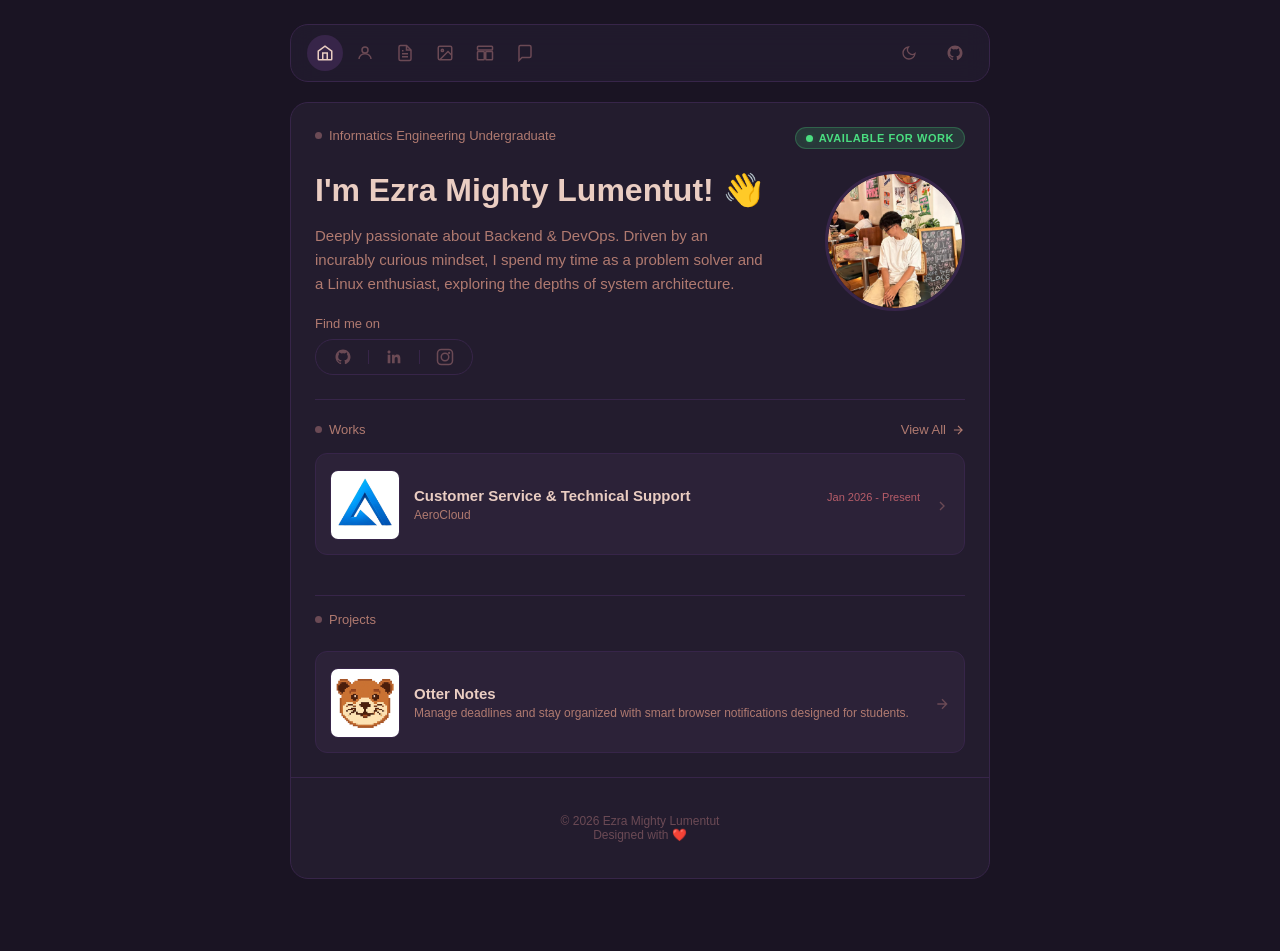
==== public/index.html @ 0c49ce61 "chore: restructure to monorepo and update content" ====
<!DOCTYPE html>
<html lang="en">
<head>
  <meta charset="UTF-8">
  <meta name="viewport" content="width=device-width, initial-scale=1.0">
  <meta name="author" content="Ezra Mighty Lumentut">
  <meta name="description" content="Ezra Mighty Lumentut - Backend & DevOps Enthusiast">
  <title>Ezra Mighty — Home</title>
  
  <link rel="stylesheet" href="../src/css/style.css">
</head>
<body>
    <div id="loader-wrapper">
      <div class="loader"></div>
    </div>
  <nav>
    <div class="nav-left">
      <a class="nav-icon active" href="./index.html" title="Home">
        <svg width="18" height="18" fill="none" stroke="currentColor" stroke-width="2" viewBox="0 0 24 24"><path d="M3 9.5L12 3l9 6.5V20a1 1 0 01-1 1H4a1 1 0 01-1-1V9.5z"/><path d="M9 21V12h6v9"/></svg>
      </a>
      <a class="nav-icon" href="./about.html" title="About">
        <svg width="18" height="18" fill="none" stroke="currentColor" stroke-width="2" viewBox="0 0 24 24"><circle cx="12" cy="8" r="4"/><path d="M4 20c0-4 3.6-7 8-7s8 3 8 7"/></svg>
      </a>
      <a class="nav-icon" href="./blog.html" title="Blog">
        <svg width="18" height="18" fill="none" stroke="currentColor" stroke-width="2" viewBox="0 0 24 24"><path d="M14 2H6a2 2 0 0 0-2 2v16a2 2 0 0 0 2 2h12a2 2 0 0 0 2-2V8z"></path><polyline points="14 2 14 8 20 8"></polyline><line x1="16" y1="13" x2="8" y2="13"></line><line x1="16" y1="17" x2="8" y2="17"></line><polyline points="10 9 9 9 8 9"></polyline></svg>
      </a>
      <a class="nav-icon" href="./gallery.html" title="Gallery">
        <svg width="18" height="18" fill="none" stroke="currentColor" stroke-width="2" viewBox="0 0 24 24"><rect x="3" y="3" width="18" height="18" rx="2" ry="2"></rect><circle cx="8.5" cy="8.5" r="1.5"></circle><polyline points="21 15 16 10 5 21"></polyline></svg>
      </a>
      <a class="nav-icon" href="./resume.html" title="Works">
        <svg width="18" height="18" fill="none" stroke="currentColor" stroke-width="2" viewBox="0 0 24 24"><rect x="2" y="3" width="20" height="5" rx="1"/><rect x="2" y="10" width="9" height="11" rx="1"/><rect x="13" y="10" width="9" height="11" rx="1"/></svg>
      </a>
      <a class="nav-icon" href="./contact.html" title="Contact">
        <svg width="18" height="18" fill="none" stroke="currentColor" stroke-width="2" viewBox="0 0 24 24"><path d="M6 2h12a2 2 0 012 2v12a2 2 0 01-2 2H8l-4 4V4a2 2 0 012-2z"/></svg>
      </a>
    </div>
    <div class="nav-right">
      <button class="theme-btn" id="themeToggle" title="Toggle theme">
        <svg id="themeIcon" width="16" height="16" fill="none" stroke="currentColor" stroke-width="2" viewBox="0 0 24 24"><path d="M21 12.79A9 9 0 1 1 11.21 3 7 7 0 0 0 21 12.79z"></path></svg>
      </button>
      <a href="https://github.com/ezra08mc/" target="_blank" class="nav-icon" title="GitHub">
        <svg width="18" height="18" fill="currentColor" viewBox="0 0 24 24"><path d="M12 2C6.477 2 2 6.477 2 12c0 4.418 2.865 8.166 6.839 9.489.5.092.682-.217.682-.482 0-.237-.008-.866-.013-1.7-2.782.603-3.369-1.34-3.369-1.34-.454-1.156-1.11-1.464-1.11-1.464-.908-.62.069-.608.069-.608 1.003.07 1.531 1.03 1.531 1.03.892 1.529 2.341 1.087 2.91.831.092-.646.35-1.086.636-1.336-2.22-.253-4.555-1.11-4.555-4.943 0-1.091.39-1.984 1.029-2.683-.103-.253-.446-1.27.098-2.647 0 0 .84-.269 2.75 1.025A9.578 9.578 0 0112 6.836c.85.004 1.705.114 2.504.336 1.909-1.294 2.747-1.025 2.747-1.025.546 1.377.203 2.394.1 2.647.64.699 1.028 1.592 1.028 2.683 0 3.842-2.339 4.687-4.566 4.935.359.309.678.919.678 1.852 0 1.336-.012 2.415-.012 2.743 0 .267.18.578.688.48C19.138 20.161 22 16.416 22 12c0-5.523-4.477-10-10-10z"/></svg>
      </a>
    </div>
  </nav>

  <main class="card active">
    
    <header class="hero reveal">
      <div class="hero-top">
        <div class="hero-top-left">
          <div class="dot"></div>
          <div>Informatics Engineering Undergraduate</div>
        </div>
        <div class="hero-top-right">
          <div class="available-badge">
            <div class="dot success"></div>
            <div>Available for work</div>
          </div>
        </div>
      </div>

      <div class="hero-body">
        <div class="hero-text">
          <h1>I'm Ezra Mighty Lumentut! 👋</h1>
          <p>Deeply passionate about Backend & DevOps. Driven by an incurably curious mindset, I spend my time as a problem solver and a Linux enthusiast, exploring the depths of system architecture.</p>
          
          <div class="find-me-section">
            <span class="find-me-text">Find me on</span>
            <div class="social-pill">
              <a href="https://github.com/ezra08mc" target="_blank" title="GitHub">
                <svg width="18" height="18" fill="currentColor" viewBox="0 0 24 24"><path d="M12 2C6.477 2 2 6.477 2 12c0 4.418 2.865 8.166 6.839 9.489.5.092.682-.217.682-.482 0-.237-.008-.866-.013-1.7-2.782.603-3.369-1.34-3.369-1.34-.454-1.156-1.11-1.464-1.11-1.464-.908-.62.069-.608.069-.608 1.003.07 1.531 1.03 1.531 1.03.892 1.529 2.341 1.087 2.91.831.092-.646.35-1.086.636-1.336-2.22-.253-4.555-1.11-4.555-4.943 0-1.091.39-1.984 1.029-2.683-.103-.253-.446-1.27.098-2.647 0 0 .84-.269 2.75 1.025A9.578 9.578 0 0112 6.836c.85.004 1.705.114 2.504.336 1.909-1.294 2.747-1.025 2.747-1.025.546 1.377.203 2.394.1 2.647.64.699 1.028 1.592 1.028 2.683 0 3.842-2.339 4.687-4.566 4.935.359.309.678.919.678 1.852 0 1.336-.012 2.415-.012 2.743 0 .267.18.578.688.48C19.138 20.161 22 16.416 22 12c0-5.523-4.477-10-10-10z"/></svg>
              </a>
              <div class="social-separator"></div>
              <a href="https://www.linkedin.com/in/ezralumentut" target="_blank" title="LinkedIn">
                <svg width="18" height="18" fill="currentColor" viewBox="0 0 24 24"><path d="M20.447 20.452h-3.554v-5.569c0-1.328-.027-3.037-1.852-3.037-1.853 0-2.136 1.445-2.136 2.939v5.667H9.351V9h3.414v1.561h.046c.477-.9 1.637-1.85 3.37-1.85 3.601 0 4.267 2.37 4.267 5.455v6.286zM5.337 7.433c-1.144 0-2.063-.926-2.063-2.065 0-1.138.92-2.063 2.063-2.063 1.14 0 2.064.925 2.064 2.063 0 1.139-.924 2.065-2.064 2.065zm1.782 13.019H3.555V9h3.564v11.452zM22.225 0H1.771C.792 0 .774 0 1.729v20.542C0 23.227.792 24 1.771 24h20.451C23.2 24 24 23.227 24 22.271V1.729C24 .774 23.2 0 22.225 0z"/></svg>
              </a>
              <div class="social-separator"></div>
              <a href="https://www.instagram.com/ezralmntt" target="_blank" title="Instagram">
                <svg width="18" height="18" fill="none" stroke="currentColor" stroke-width="2" viewBox="0 0 24 24"><rect x="2" y="2" width="20" height="20" rx="5"/><circle cx="12" cy="12" r="5"/><circle cx="17.5" cy="6.5" r="1.5" fill="currentColor" stroke="none"/></svg>
              </a>
            </div>
          </div>
        </div>
        <div class="avatar-wrap">
          <img src="./assets/profile-modified.png" alt="Ezra Profile Picture">
        </div>
      </div>
    </header>

    <div class="divider reveal"></div>

    <section class="projects-section">
      <div class="section-header reveal">
        <div class="section-label">
          <div class="dot"></div>
          Works
        </div>
        <a class="view-all" href="./resume.html">
          View All
          <svg width="14" height="14" fill="none" stroke="currentColor" stroke-width="2" viewBox="0 0 24 24"><path d="M5 12h14M12 5l7 7-7 7"/></svg>
        </a>
      </div>
      
      <div class="project-list">
        
        <a class="project-item reveal" href="./resume.html" style="align-items: center;">
          <div class="project-image">
            <img src="./assets/aerocloud.png" alt="AeroCloud" class="main-img">
          </div>
          <div class="project-info">
            <div class="project-header-row">
              <div class="project-name">Customer Service & Technical Support</div>
              <div class="project-date">Jan 2026 - Present</div>
            </div>
            <div class="project-tags">AeroCloud</div>
          </div>
          <div class="chevron"><svg width="16" height="16" fill="none" stroke="currentColor" stroke-width="2" viewBox="0 0 24 24"><path d="M9 18l6-6-6-6"/></svg></div>
        </a>

        <div class="section-divider-wrap reveal">
          <div class="section-divider-line"></div>
          <div class="section-label">
            <div class="dot"></div>
            Projects
          </div>
        </div>

        <a class="project-item reveal" href="https://github.com/ezra08mc/otter-notes/" target="_blank" style="align-items: center;">
          <div class="project-image">
            <img src="./assets/otternotes.png" alt="Otter Notes" class="main-img">
          </div>
          <div class="project-info">
            <div class="project-header-row">
              <div class="project-name">Otter Notes</div>
            </div>
            <div class="project-tags">Manage deadlines and stay organized with smart browser notifications designed for students.</div>
          </div>
          <div class="chevron"><svg width="16" height="16" fill="none" stroke="currentColor" stroke-width="2" viewBox="0 0 24 24"><path d="M5 12h14M12 5l7 7-7 7"/></svg></div>
        </a>
        
      </div>
    </section>
    
    <footer class="card-footer reveal">
      <p>© 2026 Ezra Mighty Lumentut <br> Designed with ❤️</p>
    </footer>

  </main>

  <script src="../src/js/script.js"></script>
</body>
</html>
---- src/css/style.css ----
:root {
  --bg: #1A1423;
  --nav-bg: rgba(35, 28, 46, 0.85);
  --card-bg: #231C2E;
  --card-border: #372549;
  --item-bg: #2C2238;
  --item-hover: #372549;
  --text: #EACDC2;
  --text-muted: #B07A70;
  --text-dim: #6B4A55;
  --accent: #B75D69;
  --accent-bg: rgba(183, 93, 105, 0.15);
  --success: #4ade80;
  --success-bg: rgba(74, 222, 128, 0.15);
  --radius-lg: 18px;
  --radius-md: 12px;
  --radius-sm: 8px;
}

body.light-mode {
  --bg: #F7F5FA;
  --nav-bg: rgba(255, 255, 255, 0.85);
  --card-bg: #FFFFFF;
  --card-border: #E8E3ED;
  --item-bg: #FDFCFD;
  --item-hover: #F3EDF7;
  --text: #2D2438;
  --text-muted: #756B82;
  --text-dim: #9E94AA;
  --accent: #D94A65;
  --accent-bg: rgba(217, 74, 101, 0.15);
  --success: #16a34a;
  --success-bg: rgba(22, 163, 74, 0.15);
}

body {
  background: var(--bg);
  color: var(--text);
  font-family: 'Helvetica', Arial, sans-serif;
  min-height: 100vh;
  display: flex;
  flex-direction: column;
  align-items: center;
  padding: 24px 16px 60px;
  margin: 0;
  box-sizing: border-box;
  transition: background-color 0.4s ease, color 0.4s ease;
}

*, *::before, *::after {
  box-sizing: border-box;
}

nav, .card, footer {
  width: 100%;
  max-width: 560px;
}

nav {
  background: var(--nav-bg);
  border: 1px solid var(--card-border);
  border-radius: var(--radius-lg);
  display: flex;
  align-items: center;
  justify-content: space-between;
  padding: 10px 16px;
  margin-bottom: 20px;
  position: sticky;
  top: 16px;
  z-index: 100;
  backdrop-filter: blur(12px);
  -webkit-backdrop-filter: blur(12px);
  transition: background-color 0.4s ease, border-color 0.4s ease;
}

.nav-left { display: flex; align-items: center; gap: 4px; flex-wrap: wrap; }
.nav-right { display: flex; align-items: center; gap: 10px; }

.nav-icon, .theme-btn {
  width: 36px; height: 36px;
  border-radius: 50%;
  display: flex; align-items: center; justify-content: center;
  cursor: pointer; background: transparent; border: none;
  color: var(--text-dim); transition: background 0.15s, color 0.15s;
  text-decoration: none;
}
.nav-icon:hover, .theme-btn:hover { background: var(--item-hover); color: var(--text); }
.nav-icon.active { color: var(--text); background: var(--item-hover); }

.card {
  background: var(--card-bg);
  border: 1px solid var(--card-border);
  border-radius: var(--radius-lg);
  overflow: hidden; margin-bottom: 12px;
  transition: background-color 0.4s ease, border-color 0.4s ease;
  display: flex; flex-direction: column;
}

.hero { padding: 24px; }

.hero-top { 
  display: flex; 
  align-items: stretch;
  margin-bottom: 22px; 
  width: 100%;
}

.hero-top-left {
  flex: 1; 
  display: flex;
  align-items: flex-start;
  gap: 7px;
  padding-right: 16px;
  font-size: 13px;
  color: var(--text-muted);
  line-height: 1.4;
}

.hero-top-left .dot { margin-top: 5px; }

.hero-top-right {
  flex: 1; 
  display: flex;
  align-items: flex-start;
  justify-content: flex-end; 
  padding-left: 16px;
}

.section-label { display: flex; align-items: center; gap: 7px; font-size: 13px; color: var(--text-muted); }
.dot { width: 7px; height: 7px; border-radius: 50%; background: var(--text-dim); flex-shrink: 0; }
.dot.accent { background: var(--accent); box-shadow: 0 0 6px rgba(183, 93, 105, 0.6); animation: pulse 2s infinite; }
.dot.success { background: var(--success); box-shadow: 0 0 6px var(--success-bg); animation: pulse-success 2s infinite; }

@keyframes pulse { 0%, 100% { opacity: 1; } 50% { opacity: 0.5; } }
@keyframes pulse-success { 0%, 100% { opacity: 1; } 50% { opacity: 0.5; } }

.available-badge {
  display: inline-flex; align-items: center; gap: 6px; background: var(--success-bg);
  border: 1px solid rgba(74, 222, 128, 0.25); border-radius: 999px;
  padding: 4px 10px; font-size: 11px; font-weight: 600; color: var(--success);
  letter-spacing: 0.05em; text-transform: uppercase; text-align: left;
}

.hero-body { display: flex; align-items: flex-start; justify-content: space-between; gap: 16px; }
.hero-text h1 { font-size: 26px; font-weight: 700; margin: 0 0 10px; color: var(--text); }
.hero-text p { font-size: 14px; color: var(--text-muted); line-height: 1.6; margin-bottom: 20px; max-width: 320px; }

.find-me-section { display: flex; flex-direction: column; align-items: flex-start; gap: 8px; }
.find-me-text { font-size: 13px; color: var(--text-muted); }
.social-pill {
  display: inline-flex; align-items: center; gap: 16px; background: transparent;
  border: 1px solid var(--card-border); border-radius: 999px; padding: 8px 18px;
}
.social-pill a { color: var(--text-dim); display: flex; align-items: center; justify-content: center; transition: color 0.15s, transform 0.15s; text-decoration: none; }
.social-pill a:hover { color: var(--text); transform: scale(1.1); }
.social-separator { width: 1px; height: 14px; background: var(--card-border); }

.avatar-wrap {
  width: 125px; height: 125px; border-radius: 50%;
  background: var(--item-bg); border: 3px solid var(--card-border);
  overflow: hidden; flex-shrink: 0; display: flex; align-items: center; justify-content: center;
}
.avatar-wrap img { width: 100%; height: 100%; object-fit: cover; }

.divider { height: 1px; background: var(--card-border); margin: 0 24px; }

.projects-section { padding: 22px 24px 24px; }
.section-header { display: flex; align-items: center; justify-content: space-between; margin-bottom: 16px; }
.view-all {
  display: flex; align-items: center; gap: 5px; font-size: 13px; color: var(--text-muted);
  cursor: pointer; background: none; border: none; transition: color 0.15s; text-decoration: none;
}
.section-divider-wrap { margin: 32px 0 16px; }
.section-divider-line { height: 1px; background: var(--card-border); margin-bottom: 16px; }

.project-list { display: flex; flex-direction: column; gap: 8px; }
.project-item {
  display: flex; align-items: flex-start; gap: 14px; background: var(--item-bg);
  border: 1px solid var(--card-border); border-radius: var(--radius-md);
  padding: 14px; cursor: pointer; text-decoration: none; transition: 0.15s;
}
.project-item:hover { background: var(--item-hover); border-color: var(--accent); }

.project-image {
  position: relative; width: 70px; height: 70px; flex-shrink: 0; margin-top: 2px;
}
.project-image img.main-img { 
  width: 100%; height: 100%; object-fit: cover; display: block; 
  border-radius: 8px; border: 1px solid var(--card-border);
}

.org-badge {
  position: absolute; bottom: -6px; right: -6px; width: 36px; height: 36px;
  border-radius: 4px; border: 3px solid var(--item-bg); background: var(--card-bg);
  object-fit: cover; z-index: 2; transition: border-color 0.15s;
}
.project-item:hover .org-badge { border-color: var(--item-hover); }

.project-icon {
  width: 40px; height: 40px; border-radius: 10px; display: flex; align-items: center;
  justify-content: center; font-size: 18px; font-weight: 700; flex-shrink: 0; color: #fff; margin-top: 2px;
}

.project-info { flex: 1; min-width: 0; display: flex; flex-direction: column; }
.project-header-row { display: flex; justify-content: space-between; align-items: baseline; margin-bottom: 3px; }
.project-name { font-size: 15px; font-weight: 600; color: var(--text); white-space: normal; line-height: 1.3;}
.project-date { font-size: 11px; color: var(--accent); white-space: nowrap; flex-shrink: 0; margin-left: 8px; }
.project-tags { font-size: 12px; color: var(--text-muted); white-space: nowrap; overflow: hidden; text-overflow: ellipsis; }
.project-desc { font-size: 13px; color: var(--text-muted); margin-top: 8px; line-height: 1.5; width: 100%; }
.project-desc ul { padding-left: 18px; margin: 4px 0 0; }
.chevron { color: var(--text-dim); margin-top: 4px;}

.exp-divider { display: flex; align-items: center; gap: 10px; margin: 24px 0 16px; }
.exp-divider span { font-size: 12px; color: var(--text-muted); font-weight: 600; text-transform: uppercase; letter-spacing: 0.05em; }
.exp-line { flex: 1; height: 1px; background: var(--card-border); }

.page { display: none; flex-direction: column; }
.page.active { display: flex; }
.works-hero { padding: 24px 24px 16px; position: relative;}
.works-hero-header { display: flex; justify-content: space-between; align-items: baseline; margin: 16px 0 10px; }
.works-hero h1 { font-size: 26px; font-weight: 700; margin: 16px 0 10px; color: var(--text); }
.works-hero-header h1 { margin: 0; } 
.works-hero p { font-size: 14px; color: var(--text-muted); line-height: 1.6; margin: 0; max-width: 999px; }

.about-me-desc { font-size: 14px; color: var(--text-muted); line-height: 1.6; margin-bottom: 24px; width: 100%; text-align: left; }

.blog-card {
  display: flex; flex-direction: column; background: var(--item-bg);
  border: 1px solid var(--card-border); border-radius: var(--radius-md);
  padding: 18px; cursor: pointer; transition: 0.2s; text-decoration: none; color: inherit;
}
.blog-card:hover { border-color: var(--accent); background: var(--item-hover); transform: translateY(-2px); }
.blog-card-title { font-size: 18px; font-weight: 700; color: var(--text); margin-bottom: 6px; }
.blog-card-date { font-size: 12px; color: var(--accent); margin-bottom: 12px; }
.blog-card-snippet { font-size: 13px; color: var(--text-muted); line-height: 1.5; display: -webkit-box; -webkit-line-clamp: 2; -webkit-box-orient: vertical; overflow: hidden; }

.blog-detail-meta {
  background: var(--item-bg); border: 1px solid var(--card-border); border-radius: var(--radius-md);
  padding: 16px 18px; margin-bottom: 24px;
}
.blog-detail-meta-row { display: flex; justify-content: space-between; margin-bottom: 8px; padding-bottom: 8px; border-bottom: 1px solid var(--card-border); }
.blog-detail-meta-row:last-child { margin-bottom: 0; padding-bottom: 0; border-bottom: none; }
.blog-detail-meta-label { font-size: 12px; color: var(--text-muted); text-transform: uppercase; letter-spacing: 0.05em; }
.blog-detail-meta-value { font-size: 13px; font-weight: 500; color: var(--text); }

.card-footer {
  width: 100%; text-align: center; padding: 24px; border-top: 1px solid var(--card-border);
  font-size: 12px; color: var(--text-dim); margin-top: auto;
}

.masonry-gallery { column-count: 2; column-gap: 12px; padding: 0 24px 24px; }

.masonry-item {
  display: inline-block; width: 100%; margin-bottom: 12px; break-inside: avoid;
  transition: transform 0.2s ease; cursor: pointer;
}
.masonry-item:hover { transform: scale(1.02); }

.masonry-item img { 
  width: 100%; 
  height: auto; 
  display: block; 
  border-radius: var(--radius-md);
}

.masonry-item div {
  padding: 8px 4px 14px; 
  font-size: 13px; 
  color: var(--text-muted); 
  text-align: center;
  background: transparent;
  border: none;
}

.lightbox {
  position: fixed; top: 0; left: 0; width: 100%; height: 100%;
  background: rgba(0, 0, 0, 0.85); backdrop-filter: blur(5px);
  display: none; justify-content: center; align-items: center;
  z-index: 1000; opacity: 0; transition: opacity 0.3s ease;
}
.lightbox.active { display: flex; opacity: 1; }
.lightbox-content { position: relative; max-width: 90%; max-height: 90vh; }
.lightbox-img {
  max-width: 100%; max-height: 85vh; border-radius: var(--radius-md);
  box-shadow: 0 10px 30px rgba(0,0,0,0.5); object-fit: contain;
}
.lightbox-close {
  position: absolute; top: -40px; right: 0; color: white; font-size: 30px;
  cursor: pointer; background: none; border: none; padding: 5px;
}

svg { display: block; }

.reveal {
  opacity: 0;
  transform: translateY(20px);
  transition: opacity 0.6s ease-out, transform 0.6s ease-out;
}
.reveal.visible {
  opacity: 1;
  transform: translateY(0);
}

@media (min-width: 768px) {
  nav, .card, footer { max-width: 700px; }
  .hero-text h1 { font-size: 32px; }
  .hero-text p { font-size: 15px; max-width: 450px; }
  .avatar-wrap { width: 140px; height: 140px; }
  .masonry-gallery { column-count: 3; }
  .about-me-desc { font-size: 15px; }
}

@media (max-width: 576px) {
  body { padding: 16px 12px 40px; }
  nav { padding: 10px; gap: 5px; }
  .nav-icon { width: 32px; height: 32px; }
  .hero-body { flex-direction: column-reverse; align-items: center; text-align: center; }
  .hero-text p { max-width: 100%; }
  .find-me-section { align-items: center; }
  .avatar-wrap { width: 100px; height: 100px; margin-bottom: 10px; }
  .masonry-gallery { column-count: 2; }
  .lightbox-close { top: -35px; right: -5px; }
  .hero-top-left { padding-right: 10px; font-size: 12px; }
  .hero-top-right { padding-left: 10px; }
  .available-badge { padding: 4px 8px; font-size: 10px; }
  .works-hero-header { flex-direction: column; gap: 8px; margin: 16px 0 10px;}
  .about-me-desc { font-size: 14px; text-align: left; }
}
#loader-wrapper {
  position: fixed;
  top: 0;
  left: 0;
  width: 100%;
  height: 100%;
  background: var(--bg);
  display: flex;
  justify-content: center;
  align-items: center;
  z-index: 9999;
  transition: opacity 0.5s ease, visibility 0.5s ease;
}

.loader {
  width: 60px;
  aspect-ratio: 4;
  --_g: no-repeat radial-gradient(circle closest-side, var(--text) 90%, #0000);
  background: 
    var(--_g) 0%   50%,
    var(--_g) 50%  50%,
    var(--_g) 100% 50%;
  background-size: calc(100%/3) 100%;
  animation: l7 1s infinite linear;
}

@keyframes l7 {
    33%{background-size:calc(100%/3) 0%  ,calc(100%/3) 100%,calc(100%/3) 100%}
    50%{background-size:calc(100%/3) 100%,calc(100%/3) 0%  ,calc(100%/3) 100%}
    66%{background-size:calc(100%/3) 100%,calc(100%/3) 100%,calc(100%/3) 0%  }
}

.loader-hidden {
  opacity: 0;
  visibility: hidden;
}
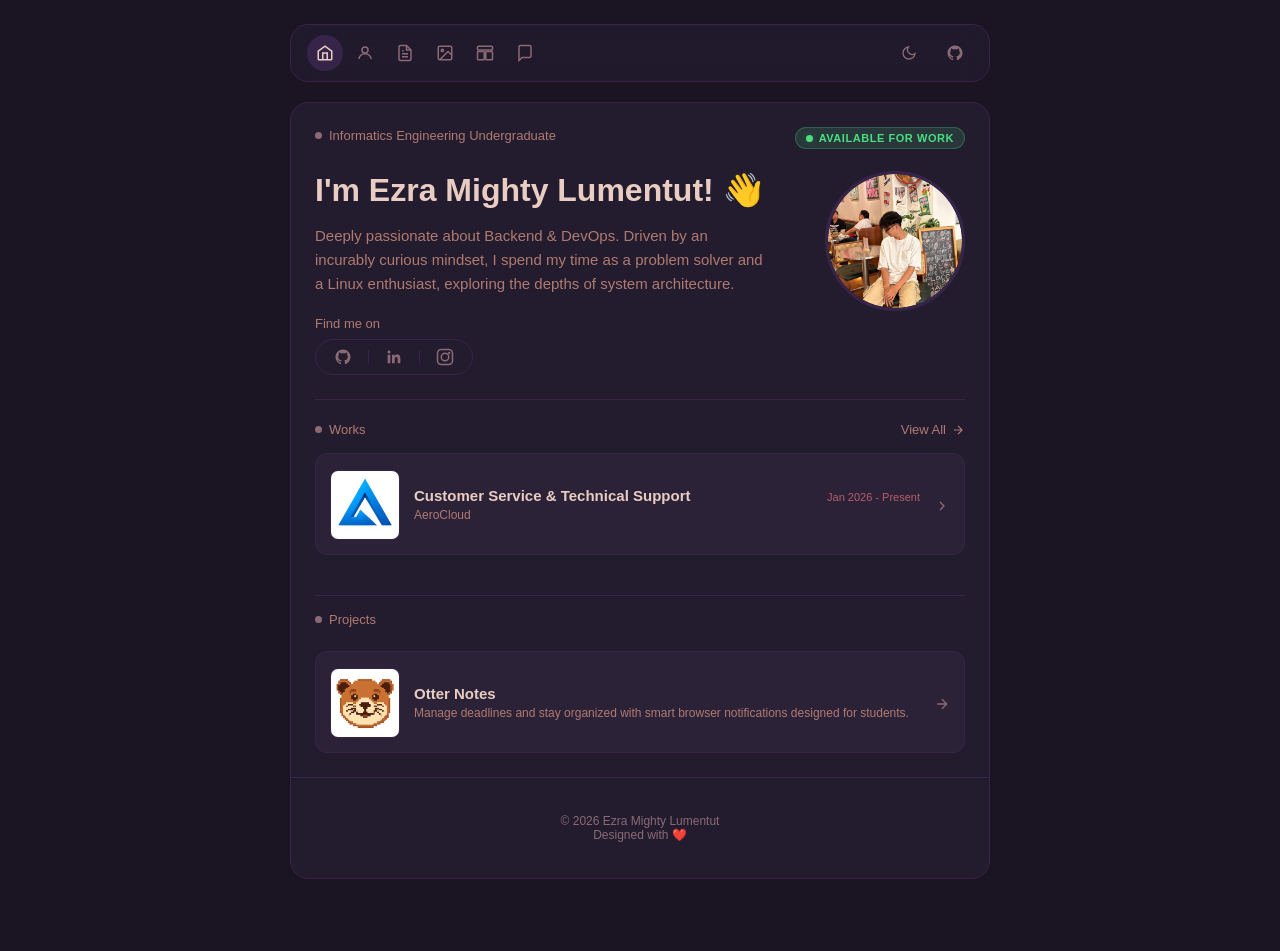
==== commit 08f76953: "perf: optimize images, add script defer, and improve render performance" ====
--- a/public/index.html
+++ b/public/index.html
@@ -5,9 +5,9 @@
   <meta name="viewport" content="width=device-width, initial-scale=1.0">
   <meta name="author" content="Ezra Mighty Lumentut">
   <meta name="description" content="Ezra Mighty Lumentut - Backend & DevOps Enthusiast">
-  <title>Ezra Mighty — Home</title>
+  <title>Ezra — Personal Web</title>
   
-  <link rel="stylesheet" href="../src/css/style.css">
+  <link rel="stylesheet" href="./src/css/style.css">
 </head>
 <body>
     <div id="loader-wrapper">
@@ -148,6 +148,6 @@
 
   </main>
 
-  <script src="../src/js/script.js"></script>
+  <script defer src="./src/js/script.js"></script>
 </body>
-</html>+</html>
--- a/public/src/css/style.css
+++ b/public/src/css/style.css
@@ -0,0 +1,365 @@
+:root {
+  --bg: #1A1423;
+  --nav-bg: rgba(35, 28, 46, 0.85);
+  --card-bg: #231C2E;
+  --card-border: #372549;
+  --item-bg: #2C2238;
+  --item-hover: #372549;
+  --text: #EACDC2;
+  --text-muted: #B07A70;
+  --text-dim: #8B6A75;
+  --accent: #B75D69;
+  --accent-bg: rgba(183, 93, 105, 0.15);
+  --success: #4ade80;
+  --success-bg: rgba(74, 222, 128, 0.15);
+  --radius-lg: 18px;
+  --radius-md: 12px;
+  --radius-sm: 8px;
+}
+
+body.light-mode {
+  --bg: #F7F5FA;
+  --nav-bg: rgba(255, 255, 255, 0.85);
+  --card-bg: #FFFFFF;
+  --card-border: #E8E3ED;
+  --item-bg: #FDFCFD;
+  --item-hover: #F3EDF7;
+  --text: #2D2438;
+  --text-muted: #756B82;
+  --text-dim: #9E94AA;
+  --accent: #D94A65;
+  --accent-bg: rgba(217, 74, 101, 0.15);
+  --success: #16a34a;
+  --success-bg: rgba(22, 163, 74, 0.15);
+}
+
+body {
+  background: var(--bg);
+  color: var(--text);
+  font-family: 'Helvetica', Arial, sans-serif;
+  min-height: 100vh;
+  display: flex;
+  flex-direction: column;
+  align-items: center;
+  padding: 24px 16px 60px;
+  margin: 0;
+  box-sizing: border-box;
+  transition: background-color 0.4s ease, color 0.4s ease;
+}
+
+*, *::before, *::after {
+  box-sizing: border-box;
+}
+
+nav, .card, footer {
+  width: 100%;
+  max-width: 560px;
+}
+
+nav {
+  background: var(--nav-bg);
+  border: 1px solid var(--card-border);
+  border-radius: var(--radius-lg);
+  display: flex;
+  align-items: center;
+  justify-content: space-between;
+  padding: 10px 16px;
+  margin-bottom: 20px;
+  position: sticky;
+  top: 16px;
+  z-index: 100;
+  backdrop-filter: blur(12px);
+  -webkit-backdrop-filter: blur(12px);
+  transition: background-color 0.4s ease, border-color 0.4s ease;
+}
+
+.nav-left { display: flex; align-items: center; gap: 4px; flex-wrap: wrap; }
+.nav-right { display: flex; align-items: center; gap: 10px; }
+
+.nav-icon, .theme-btn {
+  width: 36px; height: 36px;
+  border-radius: 50%;
+  display: flex; align-items: center; justify-content: center;
+  cursor: pointer; background: transparent; border: none;
+  color: var(--text-dim); transition: background 0.15s, color 0.15s;
+  text-decoration: none;
+}
+.nav-icon:hover, .theme-btn:hover { background: var(--item-hover); color: var(--text); }
+.nav-icon.active { color: var(--text); background: var(--item-hover); }
+
+.card {
+  background: var(--card-bg);
+  border: 1px solid var(--card-border);
+  border-radius: var(--radius-lg);
+  overflow: hidden; margin-bottom: 12px;
+  transition: background-color 0.4s ease, border-color 0.4s ease;
+  display: flex; flex-direction: column;
+}
+
+.hero { padding: 24px; }
+
+.hero-top { 
+  display: flex; 
+  align-items: stretch;
+  margin-bottom: 22px; 
+  width: 100%;
+}
+
+.hero-top-left {
+  flex: 1; 
+  display: flex;
+  align-items: flex-start;
+  gap: 7px;
+  padding-right: 16px;
+  font-size: 13px;
+  color: var(--text-muted);
+  line-height: 1.4;
+}
+
+.hero-top-left .dot { margin-top: 5px; }
+
+.hero-top-right {
+  flex: 1; 
+  display: flex;
+  align-items: flex-start;
+  justify-content: flex-end; 
+  padding-left: 16px;
+}
+
+.section-label { display: flex; align-items: center; gap: 7px; font-size: 13px; color: var(--text-muted); }
+.dot { width: 7px; height: 7px; border-radius: 50%; background: var(--text-dim); flex-shrink: 0; }
+.dot.accent { background: var(--accent); box-shadow: 0 0 6px rgba(183, 93, 105, 0.6); animation: pulse 2s infinite; }
+.dot.success { background: var(--success); box-shadow: 0 0 6px var(--success-bg); animation: pulse-success 2s infinite; }
+
+@keyframes pulse { 0%, 100% { opacity: 1; } 50% { opacity: 0.5; } }
+@keyframes pulse-success { 0%, 100% { opacity: 1; } 50% { opacity: 0.5; } }
+
+.available-badge {
+  display: inline-flex; align-items: center; gap: 6px; background: var(--success-bg);
+  border: 1px solid rgba(74, 222, 128, 0.25); border-radius: 999px;
+  padding: 4px 10px; font-size: 11px; font-weight: 600; color: var(--success);
+  letter-spacing: 0.05em; text-transform: uppercase; text-align: left;
+}
+
+.hero-body { display: flex; align-items: flex-start; justify-content: space-between; gap: 16px; }
+.hero-text h1 { font-size: 26px; font-weight: 700; margin: 0 0 10px; color: var(--text); }
+.hero-text p { font-size: 14px; color: var(--text-muted); line-height: 1.6; margin-bottom: 20px; max-width: 320px; }
+
+.find-me-section { display: flex; flex-direction: column; align-items: flex-start; gap: 8px; }
+.find-me-text { font-size: 13px; color: var(--text-muted); }
+.social-pill {
+  display: inline-flex; align-items: center; gap: 16px; background: transparent;
+  border: 1px solid var(--card-border); border-radius: 999px; padding: 8px 18px;
+}
+.social-pill a { color: var(--text-dim); display: flex; align-items: center; justify-content: center; transition: color 0.15s, transform 0.15s; text-decoration: none; }
+.social-pill a:hover { color: var(--text); transform: scale(1.1); }
+.social-separator { width: 1px; height: 14px; background: var(--card-border); }
+
+.avatar-wrap {
+  width: 125px; height: 125px; border-radius: 50%;
+  background: var(--item-bg); border: 3px solid var(--card-border);
+  overflow: hidden; flex-shrink: 0; display: flex; align-items: center; justify-content: center;
+}
+.avatar-wrap img { width: 100%; height: 100%; object-fit: cover; }
+
+.divider { height: 1px; background: var(--card-border); margin: 0 24px; }
+
+.projects-section { padding: 22px 24px 24px; }
+.section-header { display: flex; align-items: center; justify-content: space-between; margin-bottom: 16px; }
+.view-all {
+  display: flex; align-items: center; gap: 5px; font-size: 13px; color: var(--text-muted);
+  cursor: pointer; background: none; border: none; transition: color 0.15s; text-decoration: none;
+}
+.section-divider-wrap { margin: 32px 0 16px; }
+.section-divider-line { height: 1px; background: var(--card-border); margin-bottom: 16px; }
+
+.project-list { display: flex; flex-direction: column; gap: 8px; }
+.project-item {
+  display: flex; align-items: flex-start; gap: 14px; background: var(--item-bg);
+  border: 1px solid var(--card-border); border-radius: var(--radius-md);
+  padding: 14px; cursor: pointer; text-decoration: none; transition: 0.15s;
+}
+.project-item:hover { background: var(--item-hover); border-color: var(--accent); }
+
+.project-image {
+  position: relative; width: 70px; height: 70px; flex-shrink: 0; margin-top: 2px;
+}
+.project-image img.main-img { 
+  width: 100%; height: 100%; object-fit: cover; display: block; 
+  border-radius: 8px; border: 1px solid var(--card-border);
+}
+
+.org-badge {
+  position: absolute; bottom: -6px; right: -6px; width: 36px; height: 36px;
+  border-radius: 4px; border: 3px solid var(--item-bg); background: var(--card-bg);
+  object-fit: cover; z-index: 2; transition: border-color 0.15s;
+}
+.project-item:hover .org-badge { border-color: var(--item-hover); }
+
+.project-icon {
+  width: 40px; height: 40px; border-radius: 10px; display: flex; align-items: center;
+  justify-content: center; font-size: 18px; font-weight: 700; flex-shrink: 0; color: #fff; margin-top: 2px;
+}
+
+.project-info { flex: 1; min-width: 0; display: flex; flex-direction: column; }
+.project-header-row { display: flex; justify-content: space-between; align-items: baseline; margin-bottom: 3px; }
+.project-name { font-size: 15px; font-weight: 600; color: var(--text); white-space: normal; line-height: 1.3;}
+.project-date { font-size: 11px; color: var(--accent); white-space: nowrap; flex-shrink: 0; margin-left: 8px; }
+.project-tags { font-size: 12px; color: var(--text-muted); white-space: nowrap; overflow: hidden; text-overflow: ellipsis; }
+.project-desc { font-size: 13px; color: var(--text-muted); margin-top: 8px; line-height: 1.5; width: 100%; }
+.project-desc ul { padding-left: 18px; margin: 4px 0 0; }
+.chevron { color: var(--text-dim); margin-top: 4px;}
+
+.exp-divider { display: flex; align-items: center; gap: 10px; margin: 24px 0 16px; }
+.exp-divider span { font-size: 12px; color: var(--text-muted); font-weight: 600; text-transform: uppercase; letter-spacing: 0.05em; }
+.exp-line { flex: 1; height: 1px; background: var(--card-border); }
+
+.page { display: none; flex-direction: column; }
+.page.active { display: flex; }
+.works-hero { padding: 24px 24px 16px; position: relative;}
+.works-hero-header { display: flex; justify-content: space-between; align-items: baseline; margin: 16px 0 10px; }
+.works-hero h1 { font-size: 26px; font-weight: 700; margin: 16px 0 10px; color: var(--text); }
+.works-hero-header h1 { margin: 0; } 
+.works-hero p { font-size: 14px; color: var(--text-muted); line-height: 1.6; margin: 0; max-width: 999px; }
+
+.about-me-desc { font-size: 14px; color: var(--text-muted); line-height: 1.6; margin-bottom: 24px; width: 100%; text-align: left; }
+
+.blog-card {
+  display: flex; flex-direction: column; background: var(--item-bg);
+  border: 1px solid var(--card-border); border-radius: var(--radius-md);
+  padding: 18px; cursor: pointer; transition: 0.2s; text-decoration: none; color: inherit;
+}
+.blog-card:hover { border-color: var(--accent); background: var(--item-hover); transform: translateY(-2px); }
+.blog-card-title { font-size: 18px; font-weight: 700; color: var(--text); margin-bottom: 6px; }
+.blog-card-date { font-size: 12px; color: var(--accent); margin-bottom: 12px; }
+.blog-card-snippet { font-size: 13px; color: var(--text-muted); line-height: 1.5; display: -webkit-box; -webkit-line-clamp: 2; -webkit-box-orient: vertical; overflow: hidden; }
+
+.blog-detail-meta {
+  background: var(--item-bg); border: 1px solid var(--card-border); border-radius: var(--radius-md);
+  padding: 16px 18px; margin-bottom: 24px;
+}
+.blog-detail-meta-row { display: flex; justify-content: space-between; margin-bottom: 8px; padding-bottom: 8px; border-bottom: 1px solid var(--card-border); }
+.blog-detail-meta-row:last-child { margin-bottom: 0; padding-bottom: 0; border-bottom: none; }
+.blog-detail-meta-label { font-size: 12px; color: var(--text-muted); text-transform: uppercase; letter-spacing: 0.05em; }
+.blog-detail-meta-value { font-size: 13px; font-weight: 500; color: var(--text); }
+
+.card-footer {
+  width: 100%; text-align: center; padding: 24px; border-top: 1px solid var(--card-border);
+  font-size: 12px; color: var(--text-dim); margin-top: auto;
+}
+
+.masonry-gallery { column-count: 2; column-gap: 12px; padding: 0 24px 24px; }
+
+.masonry-item {
+  display: inline-block; width: 100%; margin-bottom: 12px; break-inside: avoid;
+  transition: transform 0.2s ease; cursor: pointer;
+}
+.masonry-item:hover { transform: scale(1.02); }
+
+.masonry-item img { 
+  width: 100%; 
+  height: auto; 
+  display: block; 
+  border-radius: var(--radius-md);
+}
+
+.masonry-item div {
+  padding: 8px 4px 14px; 
+  font-size: 13px; 
+  color: var(--text-muted); 
+  text-align: center;
+  background: transparent;
+  border: none;
+}
+
+.lightbox {
+  position: fixed; top: 0; left: 0; width: 100%; height: 100%;
+  background: rgba(0, 0, 0, 0.85); backdrop-filter: blur(5px);
+  display: none; justify-content: center; align-items: center;
+  z-index: 1000; opacity: 0; transition: opacity 0.3s ease;
+}
+.lightbox.active { display: flex; opacity: 1; }
+.lightbox-content { position: relative; max-width: 90%; max-height: 90vh; }
+.lightbox-img {
+  max-width: 100%; max-height: 85vh; border-radius: var(--radius-md);
+  box-shadow: 0 10px 30px rgba(0,0,0,0.5); object-fit: contain;
+}
+.lightbox-close {
+  position: absolute; top: -40px; right: 0; color: white; font-size: 30px;
+  cursor: pointer; background: none; border: none; padding: 5px;
+}
+
+svg { display: block; }
+
+.reveal {
+  opacity: 0;
+  transform: translateY(20px);
+  transition: opacity 0.6s ease-out, transform 0.6s ease-out;
+}
+.reveal.visible {
+  opacity: 1;
+  transform: translateY(0);
+}
+
+@media (min-width: 768px) {
+  nav, .card, footer { max-width: 700px; }
+  .hero-text h1 { font-size: 32px; }
+  .hero-text p { font-size: 15px; max-width: 450px; }
+  .avatar-wrap { width: 140px; height: 140px; }
+  .masonry-gallery { column-count: 3; }
+  .about-me-desc { font-size: 15px; }
+}
+
+@media (max-width: 576px) {
+  body { padding: 16px 12px 40px; }
+  nav { padding: 10px; gap: 5px; }
+  .nav-icon { width: 32px; height: 32px; }
+  .hero-body { flex-direction: column-reverse; align-items: center; text-align: center; }
+  .hero-text p { max-width: 100%; }
+  .find-me-section { align-items: center; }
+  .avatar-wrap { width: 100px; height: 100px; margin-bottom: 10px; }
+  .masonry-gallery { column-count: 2; }
+  .lightbox-close { top: -35px; right: -5px; }
+  .hero-top-left { padding-right: 10px; font-size: 12px; }
+  .hero-top-right { padding-left: 10px; }
+  .available-badge { padding: 4px 8px; font-size: 10px; }
+  .works-hero-header { flex-direction: column; gap: 8px; margin: 16px 0 10px;}
+  .about-me-desc { font-size: 14px; text-align: left; }
+}
+#loader-wrapper {
+  position: fixed;
+  top: 0;
+  left: 0;
+  width: 100%;
+  height: 100%;
+  background: var(--bg);
+  display: flex;
+  justify-content: center;
+  align-items: center;
+  z-index: 9999;
+  transition: opacity 0.5s ease, visibility 0.5s ease;
+  contain: paint;
+}
+
+.loader {
+  width: 60px;
+  aspect-ratio: 4;
+  --_g: no-repeat radial-gradient(circle closest-side, var(--text) 90%, #0000);
+  background: 
+    var(--_g) 0%   50%,
+    var(--_g) 50%  50%,
+    var(--_g) 100% 50%;
+  background-size: calc(100%/3) 100%;
+  animation: l7 1s infinite linear;
+}
+
+@keyframes l7 {
+    33%{background-size:calc(100%/3) 0%  ,calc(100%/3) 100%,calc(100%/3) 100%}
+    50%{background-size:calc(100%/3) 100%,calc(100%/3) 0%  ,calc(100%/3) 100%}
+    66%{background-size:calc(100%/3) 100%,calc(100%/3) 100%,calc(100%/3) 0%  }
+}
+
+.loader-hidden {
+  opacity: 0;
+  visibility: hidden;
+}
